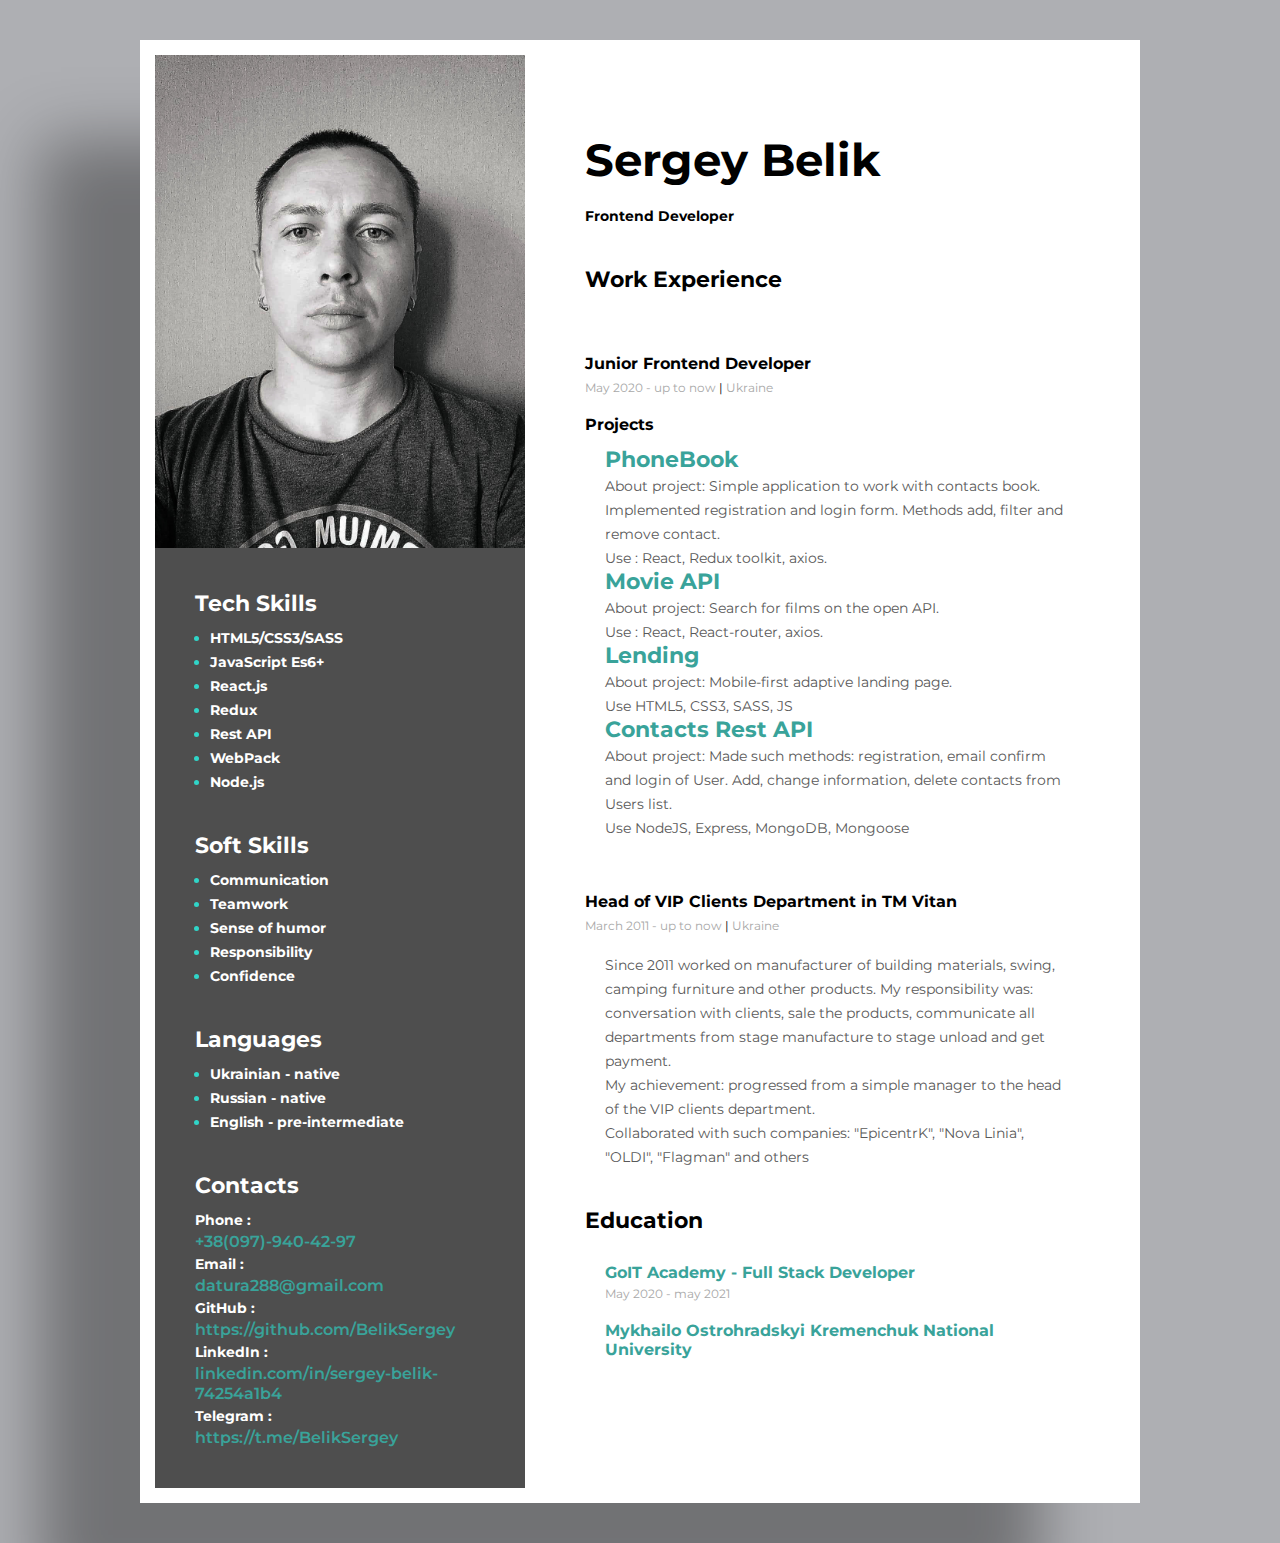
==== index.html @ 771f4c2d "finished CV" ====
<!DOCTYPE html>
<html lang="en">

<head>
    <meta charset="UTF-8" />
    <meta name="viewport" content="width=device-width, initial-scale=1.0" />
    <title>Resume Belik Sergey</title>
    <link rel="stylesheet" href="./css/styles.css" />
    <link href="https://fonts.googleapis.com/css2?family=Montserrat:wght@400;700&display=swap" rel="stylesheet" />
</head>

<body>
    <!--main container-->
    <div class="main-paper">
        <aside class="aside-main-conteiner">
            <div>
                <img class="my-photo" src="./img/photo-CV2.jpg" alt="my photo" />
                <!--About me-->
                <!-- <div class="aside-wrapper">
            <h3 class="Contacts-title">About me</h3>
            <div>
             <p>Lorem ipsum dolor sit amet consectetur, adipisicing elit. Rerum, doloribus dicta? Magnam, maxime excepturi reiciendis repellendus ut esse repudiandae at necessitatibus delectus. Sequi sunt officiis ipsa, perferendis facilis suscipit labore ullam est corrupti eligendi, porro iste eveniet esse eius quidem!</p>
            </div>
          </div> -->
                <!--Tech Skills-->

                <div class="aside-wrapper">
                    <h3 class="wrapper-main-title">Tech Skills</h3>
                    <ul>
                        <li class="t-h-title">
                            <span class="t-h-title-txt">HTML5/CSS3/SASS</span>
                        </li>
                        <li class="t-h-title">
                            <span class="t-h-title-txt">JavaScript Es6+</span>
                        </li>
                        <li class="t-h-title">
                            <span class="t-h-title-txt">React.js</span>
                        </li>
                        <li class="t-h-title">
                            <span class="t-h-title-txt">Redux</span>
                        </li>
                        <li class="t-h-title">
                            <span class="t-h-title-txt">Rest API</span>
                        </li>

                        <li class="t-h-title">
                            <span class="t-h-title-txt">WebPack</span>
                        </li>
                        <li class="t-h-title">
                            <span class="t-h-title-txt">Node.js</span>
                        </li>
                        
                    </ul>
                </div>
                <!-- Soft Skills -->
                <div class="aside-wrapper">
                    <h3 class="wrapper-main-title">Soft Skills</h3>
                    <ul>
                        <li class="t-h-title">
                            <span class="t-h-title-txt">Communication</span>
                        </li>
                        <li class="t-h-title">
                            <span class="t-h-title-txt">Teamwork</span>
                        </li>
                        <li class="t-h-title">
                            <span class="t-h-title-txt">Sense of humor</span>
                        </li>
                        <li class="t-h-title">
                            <span class="t-h-title-txt">Responsibility</span>
                        </li>
                        <li class="t-h-title">
                            <span class="t-h-title-txt">Confidence</span>
                        </li>
                
                    </ul>
                </div>
                <!-- languages -->

                <div class="aside-wrapper">
                    <h3 class="wrapper-main-title">Languages</h3>
                    <ul>

                        <li class="t-h-title">
                            <span class="t-h-title-txt">Ukrainian - native</span>
                        </li>
                        <li class="t-h-title">
                            <span class="t-h-title-txt">Russian - native</span>
                        </li>
                        <li class="t-h-title">
                            <span class="t-h-title-txt">English - pre-intermediate</span>
                        </li>
                    </ul>
                </div>
                <!--contacts-->
                <div class="aside-wrapper">
                    <h3 class="wrapper-main-title">Contacts</h3>
                    <div>
                        <span class="cont-title">Phone :</span>
                        <span class="my-contacts"> +38(097)-940-42-97 </span>
                    </div>
                    <div>
                        <span class="cont-title"> Email :</span>
                        <span class="my-contacts"> datura288@gmail.com </span>
                    </div>
                    <div>
                        <span class="cont-title"> GitHub :</span>
                        <a class="my-contacts" href="https://github.com/BelikSergey" target="_blank">https://github.com/BelikSergey</a>
                    </div>
                    <div>
                        <span class="cont-title">LinkedIn :</span>
                        <a class="my-contacts" target="_blank"
                            href="linkedin.com/in/sergey-belik-74254a1b4">linkedin.com/in/sergey-belik-74254a1b4</a>
                    </div>
                    <div>
                        <span class="cont-title">Telegram :</span>
                        <a class="my-contacts" target="_blank" href="https://t.me/BelikSergey">https://t.me/BelikSergey</a>
                    </div>
                
                </div>

            </div>
        </aside>

        <!--about me-->
        <div class="about-me-conteiner">
            <!--about me main info-->
            <div>
                <h1 class="my-name">Sergey Belik</h1>
                <h2 class="my-info-1st-title">Frontend Developer</h2>
                <!-- <p class="info-bottom-my-name">
            Lorem ipsum dolor sit amet, consectetur adipiscing elit, sed do
            eiusmod tempor incididunt ut labore et dolore magna aliqua. Quis
            ipsum suspendisse ultrices gravida. Risus commodo viverra maecenas
            accumsan lacus vel facilisis.
          </p> -->
            </div>


            <!-- work expirience-->
            <div>
                <h3 class="about-me-title">Work Experience</h3>
                <!--1st place-->
                <div class="main-content-wrapper">
                    <h4 class="f-place-prof-title">
                        Junior Frontend Developer
                        <!-- <span class="place-prof-title-orange">Freelance</span> -->
                    </h4>
                    <span class="Prof-title-time">May 2020 - up to now <span class="drun">|</span> Ukraine
                    </span>
                    <!-- <p class="expirience-text">Lorem ipsum dolor sit amet consectetur adipisicing elit. Animi iste dolor
                        sunt ab nulla eveniet sint dolorum eligendi saepe, tempore provident velit quia aliquam maxime
                        officia maiores vitae quas vel molestiae quis porro cum amet fugiat consequuntur. Pariatur magni
                        assumenda hic distinctio libero incidunt nemo veritatis ullam! Quam deleniti suscipit debitis
                        excepturi? Veniam quis aliquid enim sit nesciunt iure rem!</p> -->
                    <h4>Projects</h4>
                    <ul class="work-txt">
                        <li>
                            <a target="_blank" href="https://github.com/BelikSergey/goit-react-hw-08-phonebook">PhoneBook</a>
                            <p>
                                About project: Simple application to work with contacts book. Implemented registration and login form.
                                Methods add, filter and remove contact.
                            </p>
                            <p>
                                Use : React, Redux toolkit, axios.
                            </p>
                        </li>

                        <li>
                            <a target="_blank" href="https://github.com/BelikSergey/goit-react-hw-04-movies">Movie API</a>
                            <p>
                            About project: Search for films on the open API.
                            </p>
                           <p>
                            Use : React, React-router, axios.
                           </p>
                            
                        </li>

                        <!-- <li>
                            <a href="">Marketplace</a>
                            <p>
                                Team project in Vanilla JS. My responsibility was to open the ad in a modal window. Its displays the additional
                                information, which I took from the query to the database.
                            </p>
                            <p>
                                Use; WebPack, HTML, CSS, Vanila JS, axios.
                            </p>
                            
                        </li>
                        <li>
                            <a href="">Lending BarberShop</a>

                            <p>
                                Team project. My responsibility was to create the markup and header styles. 
                            </p> 
                            <p>Use HTML, CSS, Figma</p>
                        </li> -->
                        <li>
                            <a target="_blank" href="https://github.com/BelikSergey/goit-markup-hw-08">Lending</a>
                            <p>
                            About project: Mobile-first adaptive landing page.
                            </p>
                            <p>Use HTML5, CSS3, SASS, JS</p>
                        </li>
                        <li>
                            <a target="_blank" href="https://github.com/BelikSergey/Belik-Sergey-nodejs-homework">Contacts Rest API</a>
                            <p>
                            About project: Made such methods: registration, email confirm and login of User. Add, change information, delete contacts from Users list.
                            </p>
                            <p>Use NodeJS, Express, MongoDB, Mongoose</p>
                        </li>
                    </ul>
                </div>
                <!-- 2nd place -->
                <div class="main-content-wrapper">
                    <h4 class="f-place-prof-title">
                        Head of VIP Clients Department in TM Vitan
                        <!-- <span class="place-prof-title-orange">Freelance</span> -->
                    </h4>
                    <span class="Prof-title-time">March 2011 - up to now <span class="drun">|</span> Ukraine
                    </span>
                    <p class="expirience-text">
                        Since 2011 worked on manufacturer of building materials, swing, camping furniture and other products.
                        My responsibility was: conversation with clients, sale the products, communicate all departments from stage manufacture to stage unload and get payment. </p>
                    <p class="expirience-text">
                        My achievement: progressed from a simple manager to the head of the VIP clients department.
                    </p>
                    <p class="expirience-text">
                        Collaborated with such companies: "EpicentrK", "Nova Linia", "OLDI", "Flagman" and others
                    </p>
                </div>


                <!--Education-->

                <div class="main-content-wrapper">
                    <h3 class="about-me-title">Education</h3>
                    <div class="education-container">
                        <h4 class="place-prof-title">
                         GoIT Academy - Full Stack Developer
                        </h4>
                        <span class="Prof-title-time">May 2020 - may 2021</span>
                        <h4 class="place-prof-title">
                            Mykhailo Ostrohradskyi Kremenchuk National University
                        </h4>
                    </div>
                </div>
                <!--Interests-->
                <!-- <div>
            <h3 class="about-me-title">Interests</h3>
            <ul>
              <li>running</li>
              <li>reading</li>
              <li>cycling</li>
            </ul>
           
          </div> -->
            </div>
        </div>
    </div>
</body>

</html>
---- css/styles.css ----
* {
	padding: 0;
	margin: 0;
	box-sizing: border-box;
}
a {
	color: #39a39a;
	text-decoration: none;
	font-size: 22px;
	font-weight: 700;
	line-height: 24px;
	/* font-size: medium; */
}
body {
	background-color: #aeafb3;
	padding: 40px;
	font-family: Montserrat;
	/* color: #fff;   */
}
.main-paper {
	/* background-color: #ebebece3; */
	background-color: #fff;
	display: flex;
	max-width: 1000px;
	padding: 15px;
	margin: 0 auto;
	box-shadow: -100px 100px 60px rgba(0, 0, 0, 0.35);
}

.aside-main-conteiner {
	background-color: #4e4e4e;
	min-width: 370px;
	/*height: 1320px;*/
	/* padding-top: 40px; */
	padding-bottom: 40px;
	color: #fff;
}
.my-photo {
	width: 370px;
}
.aside-wrapper {
	padding-left: 40px;
	padding-right: 40px;
	padding-top: 40px;
}
.main-content-wrapper {
	padding-top: 20px;
	padding-bottom: 20px;
}

.about-me-conteiner {
	padding-left: 60px;
	padding-right: 60px;
	padding-bottom: 60px;
	padding-top: 60px;
}
.contacts-conteiner {
	margin-top: 60px;
	margin-left: 40px;
	margin-right: 40px;
}
.wrapper-main-title {
	color: #ffffff;
	font-size: 22px;
	font-weight: 700;
	line-height: 24px;
	margin-bottom: 10px;
}
.my-contacts {
	color: #39a39a;
	text-decoration: none;
	font-size: 16px;
	font-weight: 600;
	line-height: 20px;
}
.Contacts-link {
	color: #535b67;
	font-size: 14px;
	font-weight: 400;
	line-height: 24px;
}
.cont-title {
	display: block;
	color: #ffffff;
	font-size: 14px;
	font-weight: 700;
	line-height: 24px;
	margin-right: 10px;
}
/*.tech-skills-title {
  color: #ffffff;
  font-size: 22px;
  font-weight: 700;
  line-height: 24px;
  margin-bottom: 20px;
}
*/
.t-h-conteiner {
	margin-right: 40px;
	margin-top: 55px;
	margin-left: 40px;
}
.t-h-title {
	color: #30d5c8;

	font-size: 14px;
	font-weight: 400;
	line-height: 24px;
	margin-left: 15px;
}
.t-h-title-txt {
	color: #fff;
	/* color: #a5a9af; */
	font-size: 14px;
	font-weight: 700;
	line-height: 24px;
	/*margin-left: 0;*/
}
.soft-skils-conteiner {
	margin-right: 40px;
	margin-top: 55px;
	margin-left: 40px;
}

.my-info-1st-title {
	color: #000000;
	font-size: 14px;
	font-weight: 700;
	line-height: 24px;
	margin-bottom: 40px;
}
.my-name {
	color: #000000;
	font-size: 45px;
	font-weight: 700;
	line-height: 89px;
	/* margin-bottom: 25px; */
}
.info-bottom-my-name {
	color: #5e5e5e;
	font-family: Montserrat;
	font-size: 14px;
	font-weight: 400;
	line-height: 24px;
	margin-bottom: 64px;
}
.about-me-title {
	/* color: #000000; */
	font-size: 22px;
	font-weight: 700;
	line-height: 24px;
	margin-bottom: 30px;
}
.project-links {
	color: #595959;
	font-size: 14px;
	font-weight: 400;
	line-height: 24px;
}
.dotted {
	color: #595959;
	font-size: 10px;
	font-weight: 100;
}
.project-links-conteiner {
	margin-left: 17px;
	margin-bottom: 55px;
}
/*.w-e-title {
  color: #000000;
margin-bottom: 15px;
font-size: 22px;
font-weight: 700;
line-height: 24px;
}*/

.f-place-prof-title {
	color: #000000;
	font-size: 16px;
	font-weight: 700;
	line-height: 24px;
	margin-top: 10px;
	/* margin-bottom: 15px; */
}
.place-prof-title {
	color: #39a39a;
	/* margin-left: 20px; */
	/* margin-bottom: 20px; */
}
.Prof-title-time {
	display: inline-block;
	/* color: #a5a9af; */
	color: #a8a8a8;
	font-size: 12px;
	font-weight: 400;
	line-height: 24px;
	margin-bottom: 15px;
}
.education-container {
	padding-left: 20px;
}
.drun {
	color: #000000;
}
.work-txt {
	list-style: none;
	color: #595959;
	font-size: 14px;
	font-weight: 400;
	line-height: 24px;
	margin-top: 14px;
	/* margin-bottom: 45px; */
	padding-left: 20px;
}
.manager {
	color: #000000;
	margin-top: 15px;
	margin-bottom: 15px;
	font-size: 14px;
	font-weight: 700;
	line-height: 24px;
}
.expirience-text {
	padding-left: 20px;
	color: #595959;
	font-size: 14px;
	font-weight: 400;
	line-height: 24px;
}
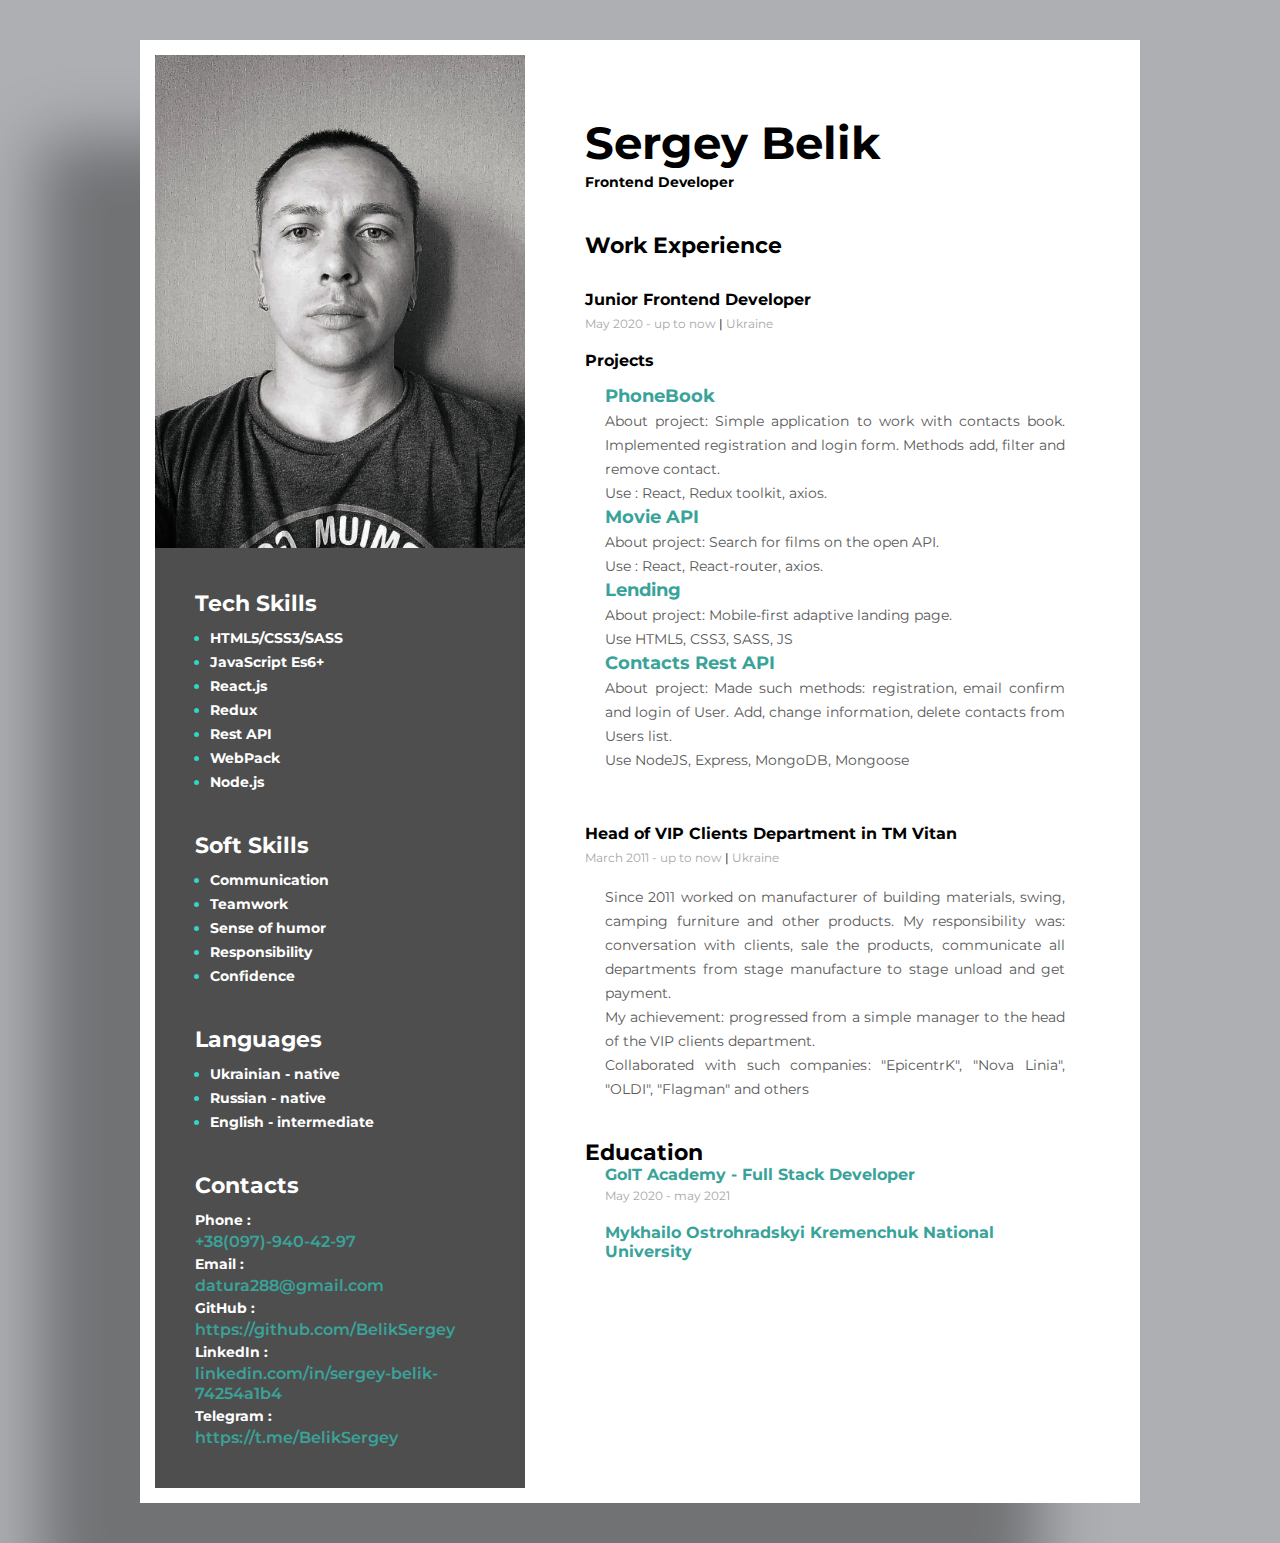
==== commit d5ef5664: "fix english level" ====
--- a/index.html
+++ b/index.html
@@ -87,7 +87,7 @@
                             <span class="t-h-title-txt">Russian - native</span>
                         </li>
                         <li class="t-h-title">
-                            <span class="t-h-title-txt">English - pre-intermediate</span>
+                            <span class="t-h-title-txt">English - intermediate</span>
                         </li>
                     </ul>
                 </div>
--- a/css/styles.css
+++ b/css/styles.css
@@ -6,10 +6,13 @@
 a {
 	color: #39a39a;
 	text-decoration: none;
-	font-size: 22px;
+	font-size: 18px;
 	font-weight: 700;
 	line-height: 24px;
 	/* font-size: medium; */
+}
+p {
+	text-align: justify;
 }
 body {
 	background-color: #aeafb3;
@@ -133,7 +136,7 @@
 	color: #000000;
 	font-size: 45px;
 	font-weight: 700;
-	line-height: 89px;
+	/* line-height: 89px; */
 	/* margin-bottom: 25px; */
 }
 .info-bottom-my-name {
@@ -149,7 +152,7 @@
 	font-size: 22px;
 	font-weight: 700;
 	line-height: 24px;
-	margin-bottom: 30px;
+	/* margin-bottom: 30px; */
 }
 .project-links {
 	color: #595959;
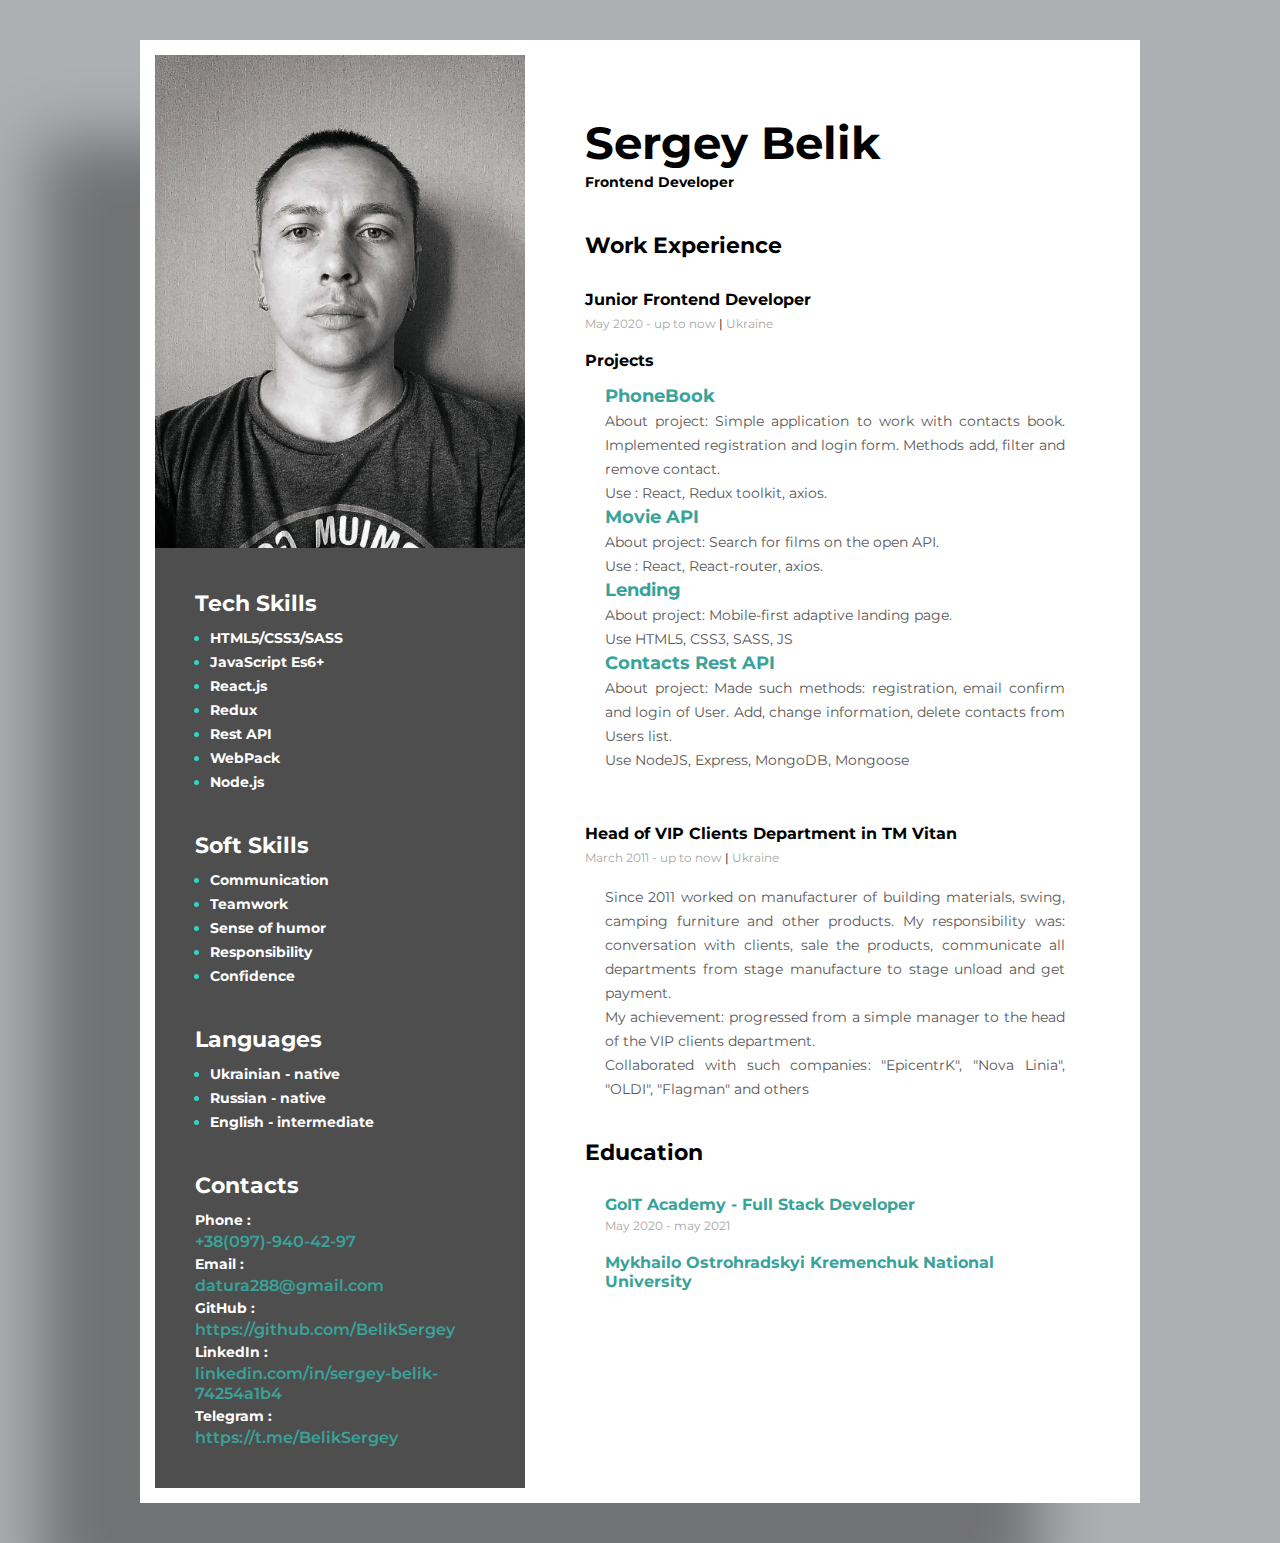
==== commit a37dfd37: "fix css styles" ====
--- a/index.html
+++ b/index.html
@@ -15,13 +15,6 @@
         <aside class="aside-main-conteiner">
             <div>
                 <img class="my-photo" src="./img/photo-CV2.jpg" alt="my photo" />
-                <!--About me-->
-                <!-- <div class="aside-wrapper">
-            <h3 class="Contacts-title">About me</h3>
-            <div>
-             <p>Lorem ipsum dolor sit amet consectetur, adipisicing elit. Rerum, doloribus dicta? Magnam, maxime excepturi reiciendis repellendus ut esse repudiandae at necessitatibus delectus. Sequi sunt officiis ipsa, perferendis facilis suscipit labore ullam est corrupti eligendi, porro iste eveniet esse eius quidem!</p>
-            </div>
-          </div> -->
                 <!--Tech Skills-->
 
                 <div class="aside-wrapper">
@@ -127,31 +120,19 @@
             <div>
                 <h1 class="my-name">Sergey Belik</h1>
                 <h2 class="my-info-1st-title">Frontend Developer</h2>
-                <!-- <p class="info-bottom-my-name">
-            Lorem ipsum dolor sit amet, consectetur adipiscing elit, sed do
-            eiusmod tempor incididunt ut labore et dolore magna aliqua. Quis
-            ipsum suspendisse ultrices gravida. Risus commodo viverra maecenas
-            accumsan lacus vel facilisis.
-          </p> -->
             </div>
 
 
             <!-- work expirience-->
             <div>
-                <h3 class="about-me-title">Work Experience</h3>
+                <h3 class="expirience-title">Work Experience</h3>
                 <!--1st place-->
                 <div class="main-content-wrapper">
-                    <h4 class="f-place-prof-title">
+                    <h4 class="place-prof-title">
                         Junior Frontend Developer
-                        <!-- <span class="place-prof-title-orange">Freelance</span> -->
                     </h4>
                     <span class="Prof-title-time">May 2020 - up to now <span class="drun">|</span> Ukraine
                     </span>
-                    <!-- <p class="expirience-text">Lorem ipsum dolor sit amet consectetur adipisicing elit. Animi iste dolor
-                        sunt ab nulla eveniet sint dolorum eligendi saepe, tempore provident velit quia aliquam maxime
-                        officia maiores vitae quas vel molestiae quis porro cum amet fugiat consequuntur. Pariatur magni
-                        assumenda hic distinctio libero incidunt nemo veritatis ullam! Quam deleniti suscipit debitis
-                        excepturi? Veniam quis aliquid enim sit nesciunt iure rem!</p> -->
                     <h4>Projects</h4>
                     <ul class="work-txt">
                         <li>
@@ -175,26 +156,6 @@
                            </p>
                             
                         </li>
-
-                        <!-- <li>
-                            <a href="">Marketplace</a>
-                            <p>
-                                Team project in Vanilla JS. My responsibility was to open the ad in a modal window. Its displays the additional
-                                information, which I took from the query to the database.
-                            </p>
-                            <p>
-                                Use; WebPack, HTML, CSS, Vanila JS, axios.
-                            </p>
-                            
-                        </li>
-                        <li>
-                            <a href="">Lending BarberShop</a>
-
-                            <p>
-                                Team project. My responsibility was to create the markup and header styles. 
-                            </p> 
-                            <p>Use HTML, CSS, Figma</p>
-                        </li> -->
                         <li>
                             <a target="_blank" href="https://github.com/BelikSergey/goit-markup-hw-08">Lending</a>
                             <p>
@@ -213,9 +174,8 @@
                 </div>
                 <!-- 2nd place -->
                 <div class="main-content-wrapper">
-                    <h4 class="f-place-prof-title">
+                    <h4 class="place-prof-title">
                         Head of VIP Clients Department in TM Vitan
-                        <!-- <span class="place-prof-title-orange">Freelance</span> -->
                     </h4>
                     <span class="Prof-title-time">March 2011 - up to now <span class="drun">|</span> Ukraine
                     </span>
@@ -234,27 +194,18 @@
                 <!--Education-->
 
                 <div class="main-content-wrapper">
-                    <h3 class="about-me-title">Education</h3>
+                    <h3 class="expirience-title">Education</h3>
                     <div class="education-container">
-                        <h4 class="place-prof-title">
+                        <h4 class="education-prof-title">
                          GoIT Academy - Full Stack Developer
                         </h4>
                         <span class="Prof-title-time">May 2020 - may 2021</span>
-                        <h4 class="place-prof-title">
+                        <h4 class="education-prof-title">
                             Mykhailo Ostrohradskyi Kremenchuk National University
                         </h4>
                     </div>
                 </div>
-                <!--Interests-->
-                <!-- <div>
-            <h3 class="about-me-title">Interests</h3>
-            <ul>
-              <li>running</li>
-              <li>reading</li>
-              <li>cycling</li>
-            </ul>
-           
-          </div> -->
+               
             </div>
         </div>
     </div>
--- a/css/styles.css
+++ b/css/styles.css
@@ -57,11 +57,11 @@
 	padding-bottom: 60px;
 	padding-top: 60px;
 }
-.contacts-conteiner {
+/* .contacts-conteiner {
 	margin-top: 60px;
 	margin-left: 40px;
 	margin-right: 40px;
-}
+} */
 .wrapper-main-title {
 	color: #ffffff;
 	font-size: 22px;
@@ -76,12 +76,12 @@
 	font-weight: 600;
 	line-height: 20px;
 }
-.Contacts-link {
+/* .Contacts-link {
 	color: #535b67;
 	font-size: 14px;
 	font-weight: 400;
 	line-height: 24px;
-}
+} */
 .cont-title {
 	display: block;
 	color: #ffffff;
@@ -98,11 +98,11 @@
   margin-bottom: 20px;
 }
 */
-.t-h-conteiner {
+/* .t-h-conteiner {
 	margin-right: 40px;
 	margin-top: 55px;
 	margin-left: 40px;
-}
+} */
 .t-h-title {
 	color: #30d5c8;
 
@@ -119,11 +119,11 @@
 	line-height: 24px;
 	/*margin-left: 0;*/
 }
-.soft-skils-conteiner {
+/* .soft-skils-conteiner {
 	margin-right: 40px;
 	margin-top: 55px;
 	margin-left: 40px;
-}
+} */
 
 .my-info-1st-title {
 	color: #000000;
@@ -139,36 +139,36 @@
 	/* line-height: 89px; */
 	/* margin-bottom: 25px; */
 }
-.info-bottom-my-name {
+/* .info-bottom-my-name {
 	color: #5e5e5e;
 	font-family: Montserrat;
 	font-size: 14px;
 	font-weight: 400;
 	line-height: 24px;
 	margin-bottom: 64px;
-}
-.about-me-title {
+} */
+.expirience-title {
 	/* color: #000000; */
 	font-size: 22px;
 	font-weight: 700;
 	line-height: 24px;
 	/* margin-bottom: 30px; */
 }
-.project-links {
-	color: #595959;
-	font-size: 14px;
-	font-weight: 400;
-	line-height: 24px;
-}
-.dotted {
+/* .project-links {
+	color: #595959;
+	font-size: 14px;
+	font-weight: 400;
+	line-height: 24px;
+} */
+/* .dotted {
 	color: #595959;
 	font-size: 10px;
 	font-weight: 100;
-}
-.project-links-conteiner {
+} */
+/* .project-links-conteiner {
 	margin-left: 17px;
 	margin-bottom: 55px;
-}
+} */
 /*.w-e-title {
   color: #000000;
 margin-bottom: 15px;
@@ -177,7 +177,7 @@
 line-height: 24px;
 }*/
 
-.f-place-prof-title {
+.place-prof-title {
 	color: #000000;
 	font-size: 16px;
 	font-weight: 700;
@@ -185,7 +185,8 @@
 	margin-top: 10px;
 	/* margin-bottom: 15px; */
 }
-.place-prof-title {
+
+.education-prof-title {
 	color: #39a39a;
 	/* margin-left: 20px; */
 	/* margin-bottom: 20px; */
@@ -201,11 +202,12 @@
 }
 .education-container {
 	padding-left: 20px;
+	padding-top: 30px;
 }
 .drun {
 	color: #000000;
 }
-.work-txt {
+ .work-txt {
 	list-style: none;
 	color: #595959;
 	font-size: 14px;
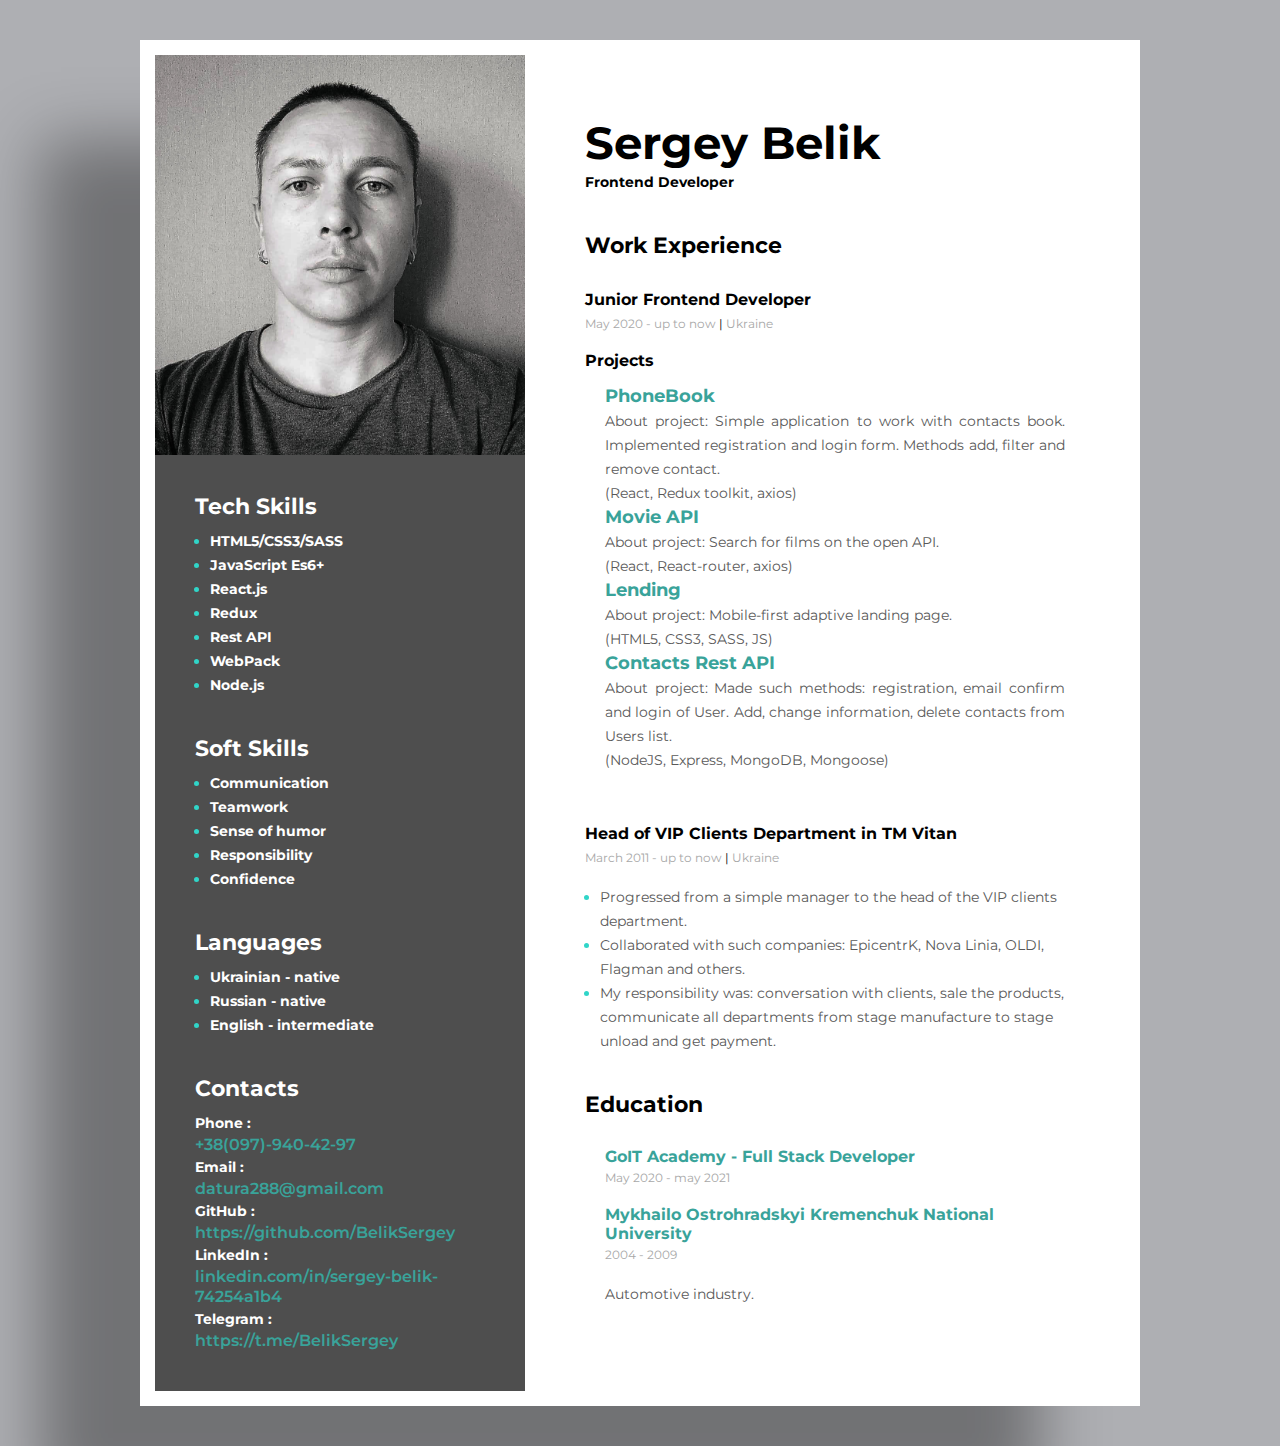
==== commit a6f9fd2e: "fix css styles" ====
--- a/index.html
+++ b/index.html
@@ -137,38 +137,38 @@
                     <ul class="work-txt">
                         <li>
                             <a target="_blank" href="https://github.com/BelikSergey/goit-react-hw-08-phonebook">PhoneBook</a>
-                            <p>
+                            <p class="expirience-text">
                                 About project: Simple application to work with contacts book. Implemented registration and login form.
                                 Methods add, filter and remove contact.
                             </p>
                             <p>
-                                Use : React, Redux toolkit, axios.
+                                (React, Redux toolkit, axios)
                             </p>
                         </li>
 
                         <li>
                             <a target="_blank" href="https://github.com/BelikSergey/goit-react-hw-04-movies">Movie API</a>
-                            <p>
+                            <p class="expirience-text">
                             About project: Search for films on the open API.
                             </p>
                            <p>
-                            Use : React, React-router, axios.
+                            (React, React-router, axios)
                            </p>
                             
                         </li>
                         <li>
                             <a target="_blank" href="https://github.com/BelikSergey/goit-markup-hw-08">Lending</a>
-                            <p>
+                            <p class="expirience-text">
                             About project: Mobile-first adaptive landing page.
                             </p>
-                            <p>Use HTML5, CSS3, SASS, JS</p>
+                            <p>(HTML5, CSS3, SASS, JS)</p>
                         </li>
                         <li>
                             <a target="_blank" href="https://github.com/BelikSergey/Belik-Sergey-nodejs-homework">Contacts Rest API</a>
-                            <p>
+                            <p class="expirience-text">
                             About project: Made such methods: registration, email confirm and login of User. Add, change information, delete contacts from Users list.
                             </p>
-                            <p>Use NodeJS, Express, MongoDB, Mongoose</p>
+                            <p>(NodeJS, Express, MongoDB, Mongoose)</p>
                         </li>
                     </ul>
                 </div>
@@ -179,15 +179,27 @@
                     </h4>
                     <span class="Prof-title-time">March 2011 - up to now <span class="drun">|</span> Ukraine
                     </span>
-                    <p class="expirience-text">
-                        Since 2011 worked on manufacturer of building materials, swing, camping furniture and other products.
-                        My responsibility was: conversation with clients, sale the products, communicate all departments from stage manufacture to stage unload and get payment. </p>
-                    <p class="expirience-text">
-                        My achievement: progressed from a simple manager to the head of the VIP clients department.
-                    </p>
-                    <p class="expirience-text">
-                        Collaborated with such companies: "EpicentrK", "Nova Linia", "OLDI", "Flagman" and others
-                    </p>
+                    <ul class="expirience-text">
+                        <li class="t-h-title">
+                            <span class="expirience-text">
+                            Progressed from a simple manager to the head of the VIP clients department.
+                            </span>
+                            
+                        </li>
+                        <li class="t-h-title">
+                            <span class="expirience-text">
+                            Collaborated with such companies: EpicentrK, Nova Linia, OLDI, Flagman and others.
+
+                            </span>
+                        </li>
+                        <li class="t-h-title">
+                        <span class="expirience-text">
+                            My responsibility was: conversation with clients, sale the products, communicate all departments from stage manufacture
+                            to stage unload and get payment.
+                        </span>
+                        </li>
+                    </ul>
+                   
                 </div>
 
 
@@ -203,6 +215,8 @@
                         <h4 class="education-prof-title">
                             Mykhailo Ostrohradskyi Kremenchuk National University
                         </h4>
+                        <span class="Prof-title-time">2004 - 2009</span>
+                        <p class="expirience-text">Automotive industry.</p>
                     </div>
                 </div>
                
--- a/css/styles.css
+++ b/css/styles.css
@@ -39,7 +39,11 @@
 	color: #fff;
 }
 .my-photo {
-	width: 370px;
+	display: block;
+	width: 100%;
+	height: 400px;
+	object-fit: cover;
+
 }
 .aside-wrapper {
 	padding-left: 40px;
@@ -226,9 +230,8 @@
 	line-height: 24px;
 }
 .expirience-text {
-	padding-left: 20px;
-	color: #595959;
-	font-size: 14px;
-	font-weight: 400;
-	line-height: 24px;
-}
+	color: #595959;
+	font-size: 14px;
+	font-weight: 400;
+	line-height: 24px;
+}
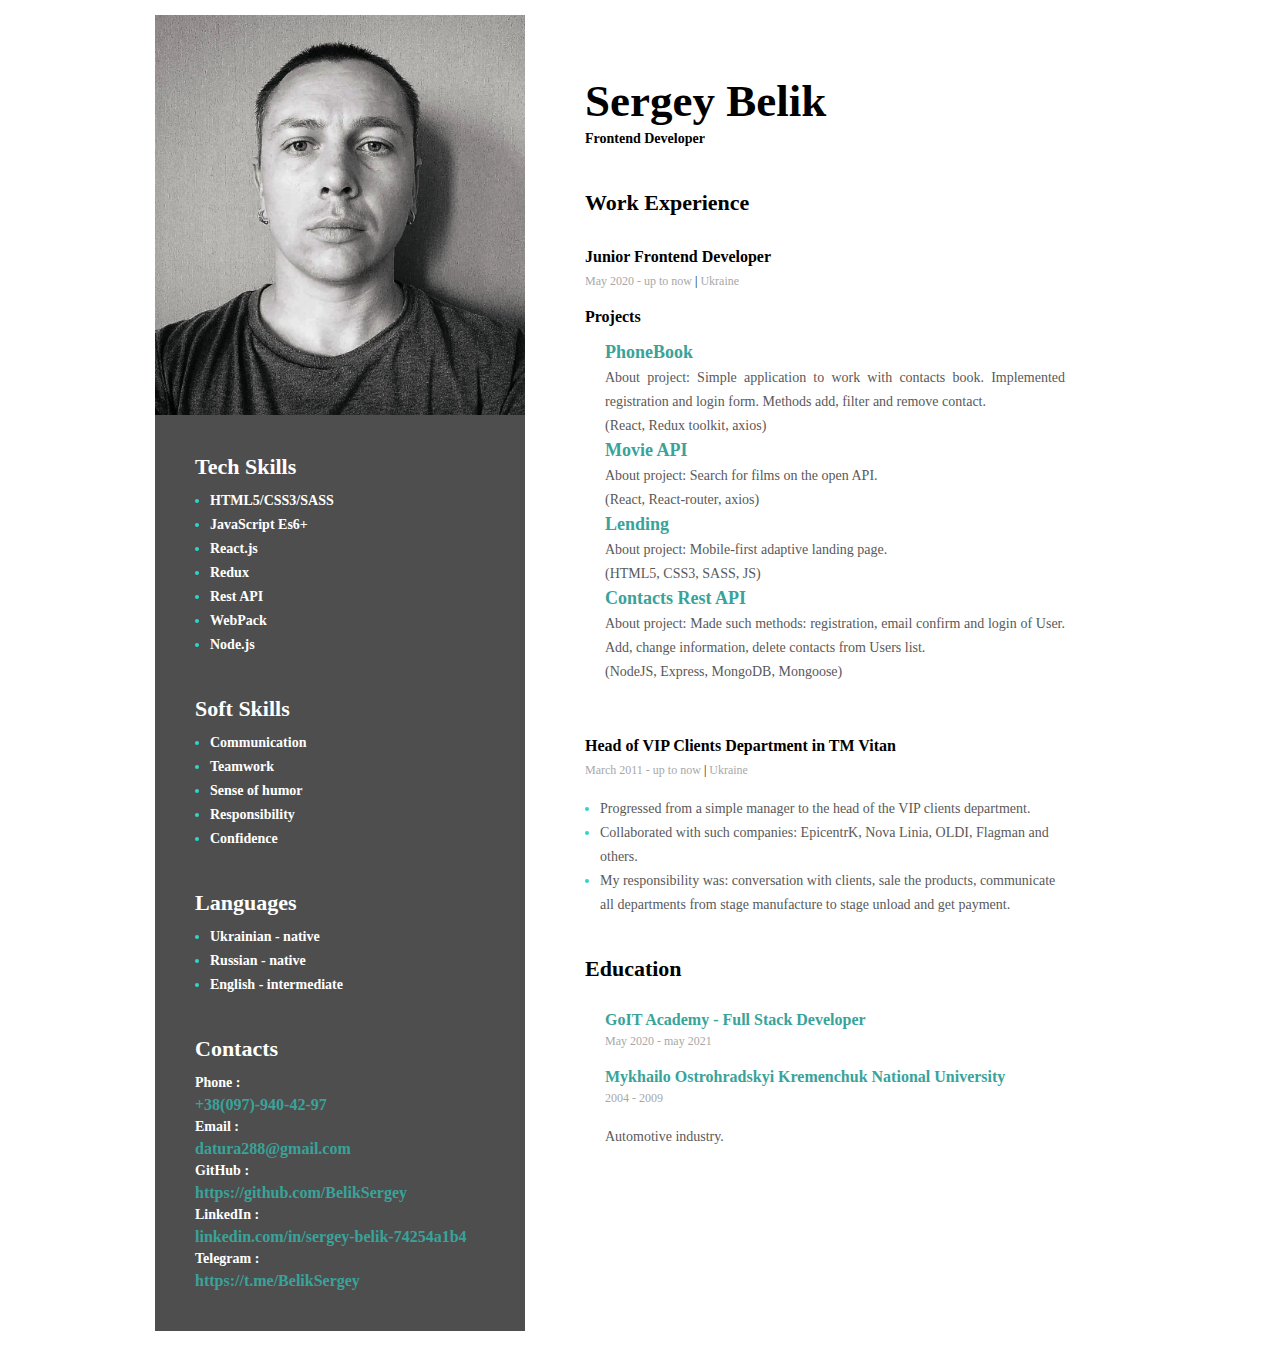
==== commit a1a633b2: "fix css styles" ====
--- a/index.html
+++ b/index.html
@@ -121,7 +121,6 @@
                 <h1 class="my-name">Sergey Belik</h1>
                 <h2 class="my-info-1st-title">Frontend Developer</h2>
             </div>
-
 
             <!-- work expirience-->
             <div>
--- a/css/styles.css
+++ b/css/styles.css
@@ -14,12 +14,11 @@
 p {
 	text-align: justify;
 }
-body {
+/* body {
 	background-color: #aeafb3;
 	padding: 40px;
 	font-family: Montserrat;
-	/* color: #fff;   */
-}
+} */
 .main-paper {
 	/* background-color: #ebebece3; */
 	background-color: #fff;
@@ -27,7 +26,7 @@
 	max-width: 1000px;
 	padding: 15px;
 	margin: 0 auto;
-	box-shadow: -100px 100px 60px rgba(0, 0, 0, 0.35);
+	/* box-shadow: -100px 100px 60px rgba(0, 0, 0, 0.35); */
 }
 
 .aside-main-conteiner {
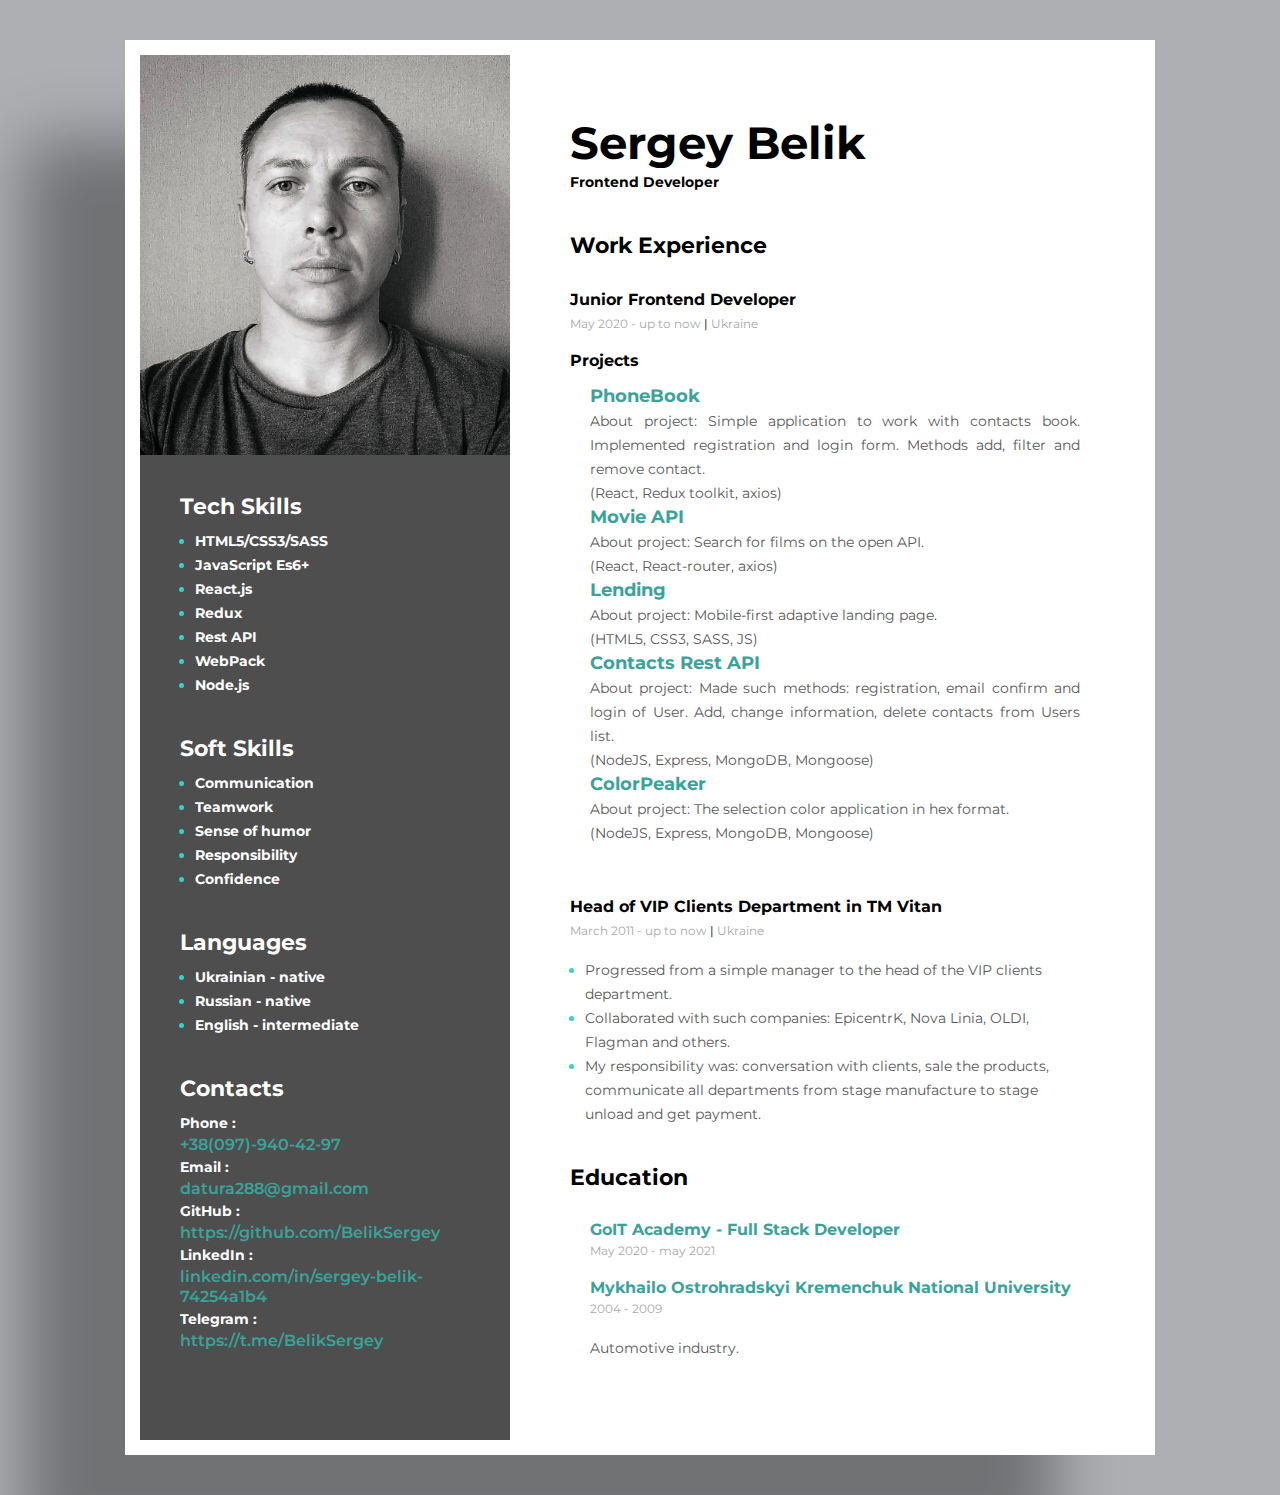
==== commit f834a253: "add one more project" ====
--- a/index.html
+++ b/index.html
@@ -169,6 +169,14 @@
                             </p>
                             <p>(NodeJS, Express, MongoDB, Mongoose)</p>
                         </li>
+                        <li>
+                            <a target="_blank" href="https://github.com/BelikSergey/test">ColorPeaker</a>
+                            <p class="expirience-text">
+                                About project: The selection color application in hex format.
+                            </p>
+                            <p>(NodeJS, Express, MongoDB, Mongoose)</p>
+                        </li>
+                        </ul>
                     </ul>
                 </div>
                 <!-- 2nd place -->
--- a/css/styles.css
+++ b/css/styles.css
@@ -14,19 +14,19 @@
 p {
 	text-align: justify;
 }
-/* body {
+body {
 	background-color: #aeafb3;
 	padding: 40px;
 	font-family: Montserrat;
-} */
+}
 .main-paper {
 	/* background-color: #ebebece3; */
 	background-color: #fff;
 	display: flex;
-	max-width: 1000px;
+	max-width: 1030px;
 	padding: 15px;
 	margin: 0 auto;
-	/* box-shadow: -100px 100px 60px rgba(0, 0, 0, 0.35); */
+	box-shadow: -100px 100px 60px rgba(0, 0, 0, 0.35);
 }
 
 .aside-main-conteiner {
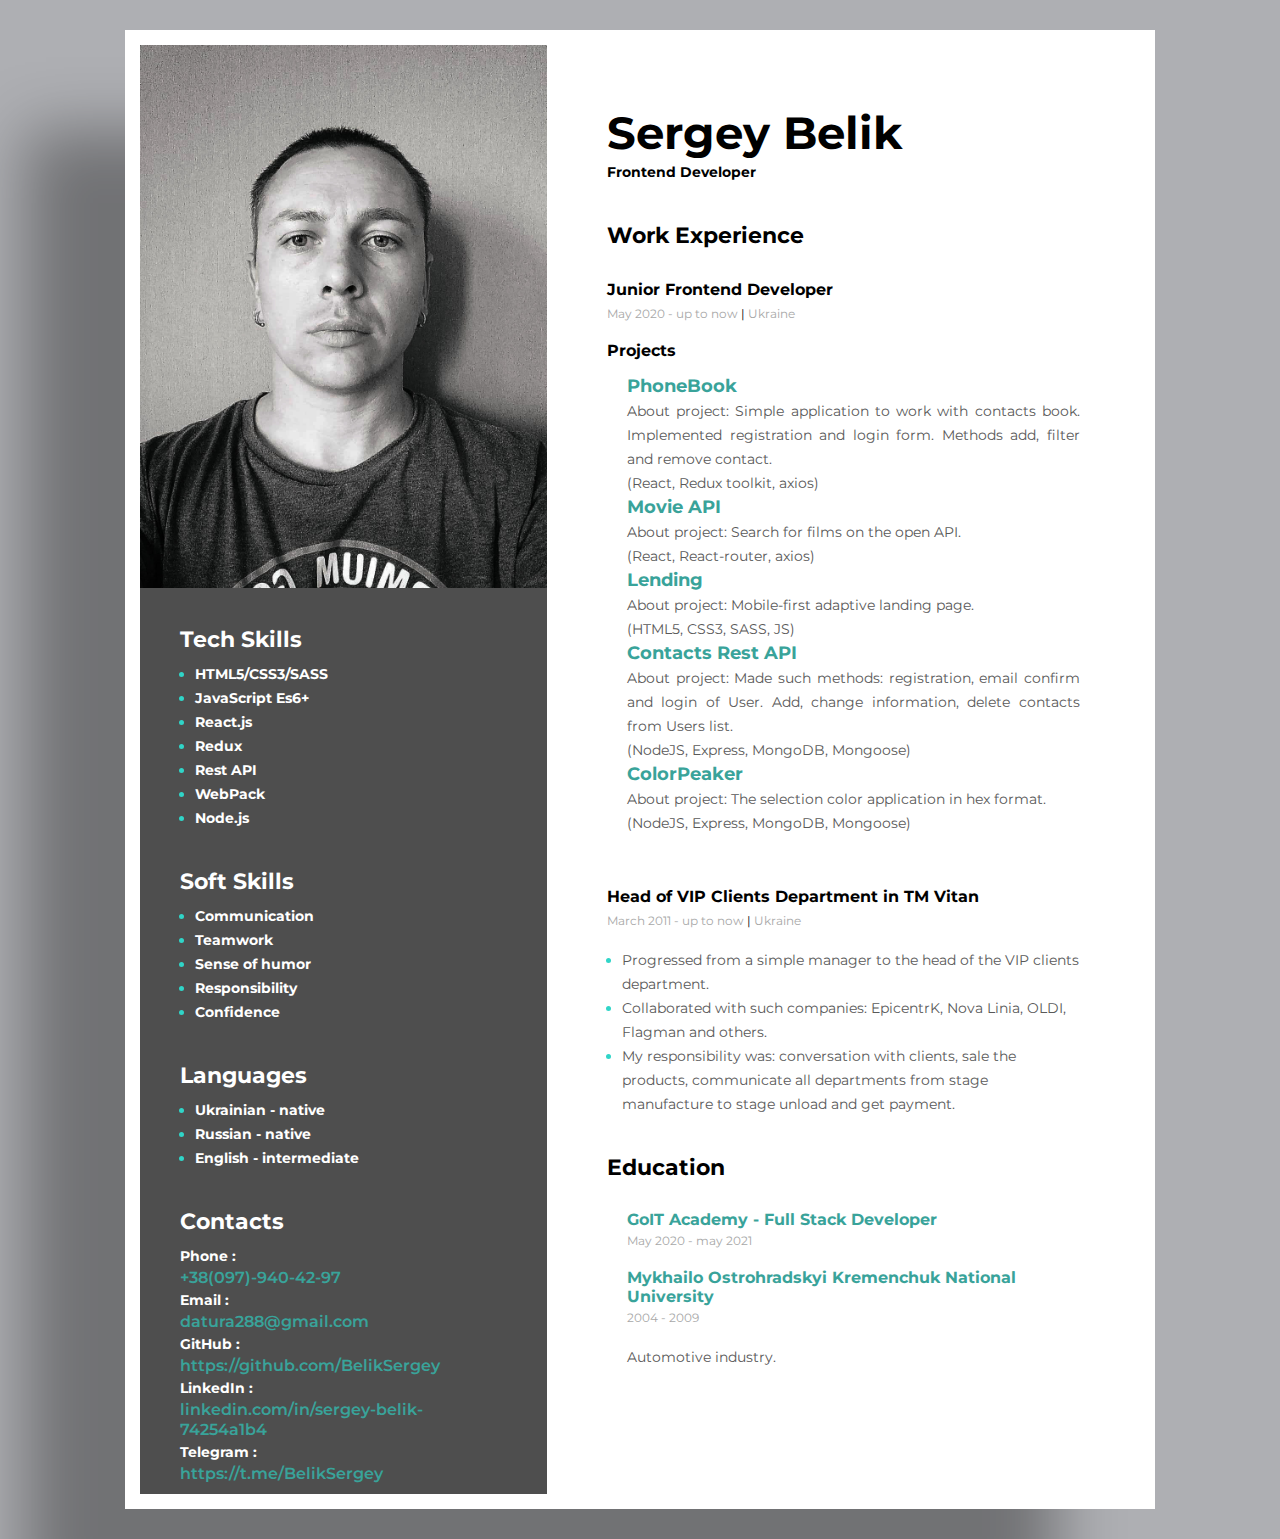
==== commit dfd679a0: "fix responsive desing" ====
--- a/index.html
+++ b/index.html
@@ -115,9 +115,9 @@
         </aside>
 
         <!--about me-->
-        <div class="about-me-conteiner">
+       <div class="about-me-conteiner">
             <!--about me main info-->
-            <div>
+            <div class="my-name-container">
                 <h1 class="my-name">Sergey Belik</h1>
                 <h2 class="my-info-1st-title">Frontend Developer</h2>
             </div>
@@ -140,7 +140,7 @@
                                 About project: Simple application to work with contacts book. Implemented registration and login form.
                                 Methods add, filter and remove contact.
                             </p>
-                            <p>
+                            <p class="expirience-text">
                                 (React, Redux toolkit, axios)
                             </p>
                         </li>
--- a/css/styles.css
+++ b/css/styles.css
@@ -9,62 +9,163 @@
 	font-size: 18px;
 	font-weight: 700;
 	line-height: 24px;
-	/* font-size: medium; */
+	
 }
 p {
 	text-align: justify;
 }
+ul {
+	margin: 0;
+	padding: 0;
+}
 body {
+	width: 100%;
 	background-color: #aeafb3;
-	padding: 40px;
+	padding-bottom: 30px; 
+    padding-top: 30px;
 	font-family: Montserrat;
 }
+
+@media screen and (max-width:768px) {
+	body {
+		padding-bottom: 0; 
+    	padding-top: 0;
+	}
+	
+	}
+
+
+
 .main-paper {
-	/* background-color: #ebebece3; */
+	position: relative;
+	max-width: 420px;
+	padding-top: 10px;
+	padding-left: 10px;
+	padding-right: 10px;
+	background-color: #fff;
+
+}
+
+@media screen and (min-width:421px) {
+	.main-paper {
+		/* width: 100%; */
 	background-color: #fff;
 	display: flex;
 	max-width: 1030px;
 	padding: 15px;
-	margin: 0 auto;
+	
 	box-shadow: -100px 100px 60px rgba(0, 0, 0, 0.35);
-}
+	}
+	
+	}
+	@media screen and (min-width:768px) {
+	.main-paper {
+	 margin-left: auto;
+	 margin-right: auto;
+	}
+	
+	}
+
+
 
 .aside-main-conteiner {
+	
 	background-color: #4e4e4e;
-	min-width: 370px;
-	/*height: 1320px;*/
-	/* padding-top: 40px; */
-	padding-bottom: 40px;
 	color: #fff;
-}
+	padding-bottom: 10px;
+}
+
+
+@media screen and (min-width:421px) {
+	.aside-main-conteiner {
+	/* min-width: 370px; */
+	
+	color: #fff;
+	}
+	
+	}
+
 .my-photo {
-	display: block;
-	width: 100%;
+	
+	width: 100%;
+	background-color: #fff;
+	margin-bottom: 100px;
 	height: 400px;
 	object-fit: cover;
-
-}
+	
+
+}
+@media screen and (min-width:421px) {
+	.my-photo  {
+	margin-bottom: 0;
+	display: block;
+	width: 100%;
+	height: auto;
+	object-fit: cover;
+	}
+	
+	}
+
+
 .aside-wrapper {
+	padding: 0 15px 0 25px;
+    
+}
+
+@media screen and (min-width:421px) {
+	.aside-wrapper  {
 	padding-left: 40px;
 	padding-right: 40px;
 	padding-top: 40px;
-}
+		margin-bottom: 0;
+	}
+	
+	}
+	@media screen and (min-width:769px) {
+	.aside-wrapper  {
+	padding-left: 40px;
+	padding-right: 40px;
+	padding-top: 40px;
+	}
+	
+	}
+    
+
+
 .main-content-wrapper {
 	padding-top: 20px;
 	padding-bottom: 20px;
-}
+} 
 
 .about-me-conteiner {
-	padding-left: 60px;
-	padding-right: 60px;
-	padding-bottom: 60px;
-	padding-top: 60px;
-}
-/* .contacts-conteiner {
-	margin-top: 60px;
-	margin-left: 40px;
-	margin-right: 40px;
-} */
+	padding-bottom: 20px;
+	padding-top: 20px;
+	padding-left: 25px;
+	padding-right: 25px;
+}
+
+/* @media screen and (min-width:421px) and (max-width:768px) {
+	.about-me-conteiner {
+		padding-left: 60px;
+		padding-right: 60px;
+		padding-bottom: 60px;
+		padding-top: 60px;
+	}
+	
+	} */
+	@media screen and (min-width:769px) {
+	.about-me-conteiner {
+		padding-left: 60px;
+		padding-right: 60px;
+		padding-bottom: 60px;
+		padding-top: 60px;
+	}
+	
+	}
+
+
+
+
 .wrapper-main-title {
 	color: #ffffff;
 	font-size: 22px;
@@ -79,12 +180,7 @@
 	font-weight: 600;
 	line-height: 20px;
 }
-/* .Contacts-link {
-	color: #535b67;
-	font-size: 14px;
-	font-weight: 400;
-	line-height: 24px;
-} */
+
 .cont-title {
 	display: block;
 	color: #ffffff;
@@ -93,19 +189,7 @@
 	line-height: 24px;
 	margin-right: 10px;
 }
-/*.tech-skills-title {
-  color: #ffffff;
-  font-size: 22px;
-  font-weight: 700;
-  line-height: 24px;
-  margin-bottom: 20px;
-}
-*/
-/* .t-h-conteiner {
-	margin-right: 40px;
-	margin-top: 55px;
-	margin-left: 40px;
-} */
+
 .t-h-title {
 	color: #30d5c8;
 
@@ -116,93 +200,96 @@
 }
 .t-h-title-txt {
 	color: #fff;
-	/* color: #a5a9af; */
-	font-size: 14px;
-	font-weight: 700;
-	line-height: 24px;
-	/*margin-left: 0;*/
-}
-/* .soft-skils-conteiner {
-	margin-right: 40px;
-	margin-top: 55px;
-	margin-left: 40px;
-} */
+	
+	font-size: 14px;
+	font-weight: 700;
+	line-height: 24px;
+
+} 
+
+.my-name-container {
+	color:#fff;
+	position:absolute;
+	top: 420px;
+	left: 20px;
+	width: 100%;
+
+}
+
+
+@media screen and (min-width:421px) {
+	.my-name-container {
+	position: static;
+	display: block;
+	width: 100%;
+	/* height: 400px; */
+	object-fit: cover;
+	}
+	
+	}
+
+	.my-name {
+	
+
+}
+@media screen and (min-width:421px) {
+	.my-name {
+	color: #000000;
+	font-size: 45px;
+	font-weight: 700;
+	}
+	
+	}
+
+
 
 .my-info-1st-title {
+  color: #39a39a;
+}
+
+@media screen and (min-width:421px) {
+	.my-info-1st-title {
 	color: #000000;
 	font-size: 14px;
 	font-weight: 700;
 	line-height: 24px;
 	margin-bottom: 40px;
-}
-.my-name {
-	color: #000000;
-	font-size: 45px;
-	font-weight: 700;
-	/* line-height: 89px; */
-	/* margin-bottom: 25px; */
-}
-/* .info-bottom-my-name {
-	color: #5e5e5e;
-	font-family: Montserrat;
-	font-size: 14px;
-	font-weight: 400;
-	line-height: 24px;
-	margin-bottom: 64px;
-} */
-.expirience-title {
-	/* color: #000000; */
+	}
+	
+	}
+ 
+
+ .expirience-title {
+	
 	font-size: 22px;
 	font-weight: 700;
 	line-height: 24px;
-	/* margin-bottom: 30px; */
-}
-/* .project-links {
-	color: #595959;
-	font-size: 14px;
-	font-weight: 400;
-	line-height: 24px;
-} */
-/* .dotted {
-	color: #595959;
-	font-size: 10px;
-	font-weight: 100;
-} */
-/* .project-links-conteiner {
-	margin-left: 17px;
-	margin-bottom: 55px;
-} */
-/*.w-e-title {
-  color: #000000;
-margin-bottom: 15px;
-font-size: 22px;
-font-weight: 700;
-line-height: 24px;
-}*/
-
+
+}
+	
 .place-prof-title {
 	color: #000000;
 	font-size: 16px;
 	font-weight: 700;
 	line-height: 24px;
 	margin-top: 10px;
-	/* margin-bottom: 15px; */
+
 }
 
 .education-prof-title {
 	color: #39a39a;
-	/* margin-left: 20px; */
-	/* margin-bottom: 20px; */
+
 }
 .Prof-title-time {
 	display: inline-block;
-	/* color: #a5a9af; */
+
 	color: #a8a8a8;
 	font-size: 12px;
 	font-weight: 400;
 	line-height: 24px;
 	margin-bottom: 15px;
 }
+
 .education-container {
 	padding-left: 20px;
 	padding-top: 30px;
@@ -211,15 +298,21 @@
 	color: #000000;
 }
  .work-txt {
+	color: #aeafb3;
+	font-size: 14px;
+	font-weight: 400;
+	line-height: 24px;
+	margin-top: 14px;
+	padding-left: 20px;
+}
+
+@media screen and (min-width:421px) {
+	.work-txt {
 	list-style: none;
 	color: #595959;
-	font-size: 14px;
-	font-weight: 400;
-	line-height: 24px;
-	margin-top: 14px;
-	/* margin-bottom: 45px; */
-	padding-left: 20px;
-}
+	}
+	
+	}
 .manager {
 	color: #000000;
 	margin-top: 15px;
@@ -233,4 +326,4 @@
 	font-size: 14px;
 	font-weight: 400;
 	line-height: 24px;
-}
+} 
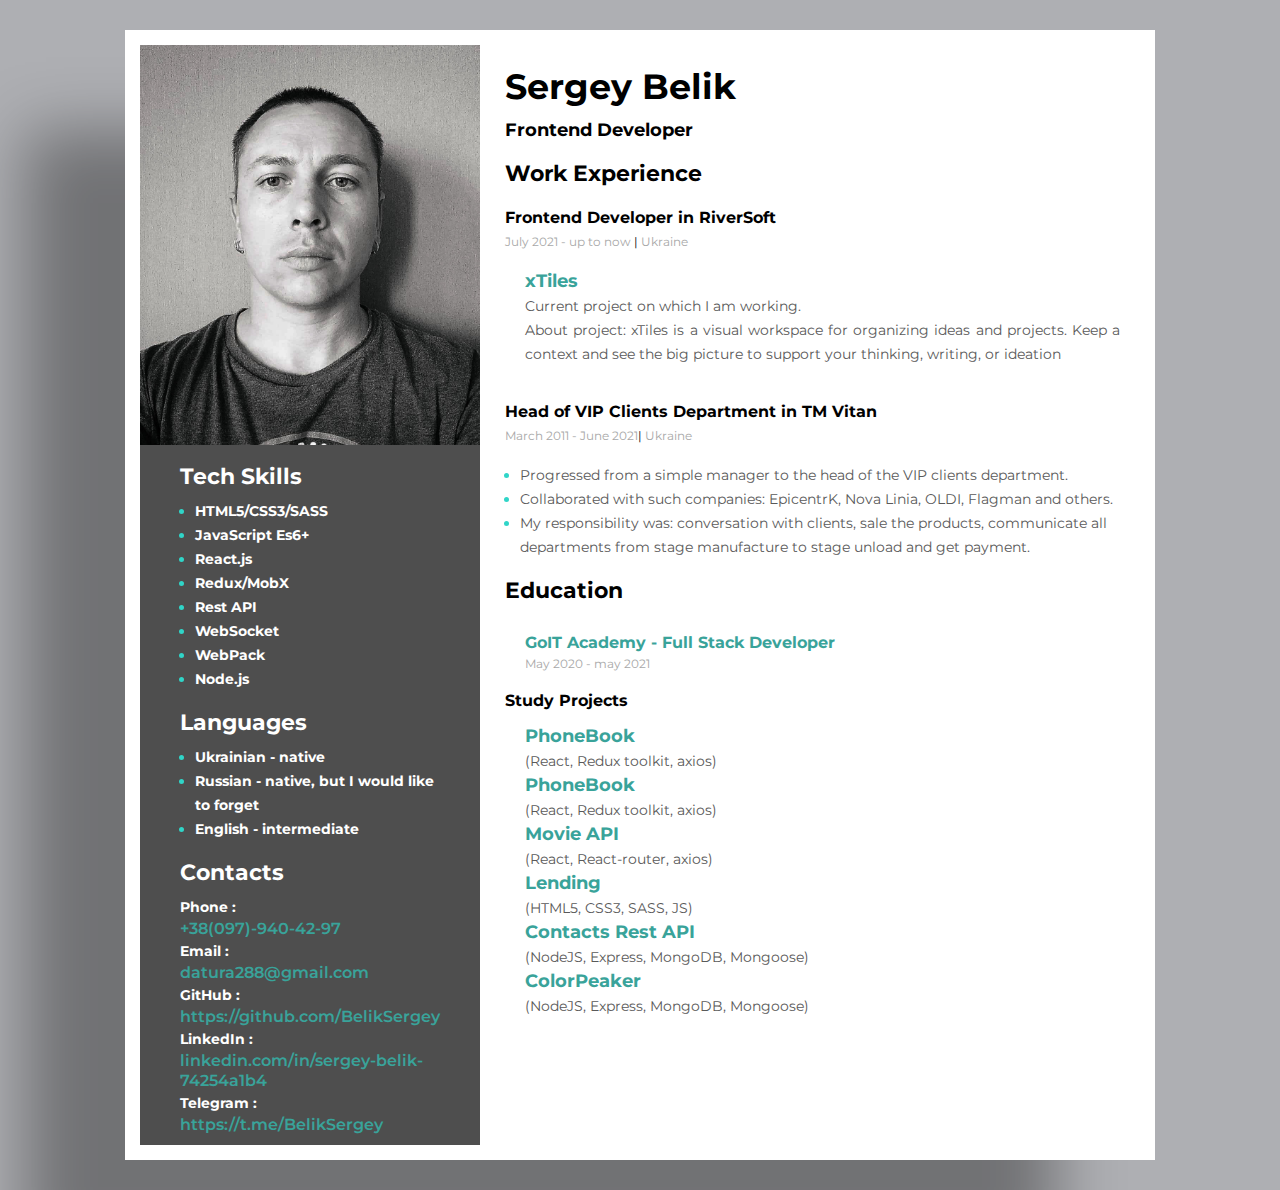
==== commit e0fe09b5: "подправил резюме" ====
--- a/index.html
+++ b/index.html
@@ -30,12 +30,14 @@
                             <span class="t-h-title-txt">React.js</span>
                         </li>
                         <li class="t-h-title">
-                            <span class="t-h-title-txt">Redux</span>
+                            <span class="t-h-title-txt">Redux/MobX</span>
                         </li>
                         <li class="t-h-title">
                             <span class="t-h-title-txt">Rest API</span>
                         </li>
-
+                        <li class="t-h-title">
+                            <span class="t-h-title-txt">WebSocket</span>
+                        </li>
                         <li class="t-h-title">
                             <span class="t-h-title-txt">WebPack</span>
                         </li>
@@ -46,27 +48,27 @@
                     </ul>
                 </div>
                 <!-- Soft Skills -->
-                <div class="aside-wrapper">
-                    <h3 class="wrapper-main-title">Soft Skills</h3>
-                    <ul>
-                        <li class="t-h-title">
-                            <span class="t-h-title-txt">Communication</span>
-                        </li>
-                        <li class="t-h-title">
-                            <span class="t-h-title-txt">Teamwork</span>
-                        </li>
-                        <li class="t-h-title">
-                            <span class="t-h-title-txt">Sense of humor</span>
-                        </li>
-                        <li class="t-h-title">
-                            <span class="t-h-title-txt">Responsibility</span>
-                        </li>
-                        <li class="t-h-title">
-                            <span class="t-h-title-txt">Confidence</span>
-                        </li>
-                
-                    </ul>
-                </div>
+<!--                <div class="aside-wrapper">-->
+<!--                    <h3 class="wrapper-main-title">Soft Skills</h3>-->
+<!--                    <ul>-->
+<!--                        <li class="t-h-title">-->
+<!--                            <span class="t-h-title-txt">Communication</span>-->
+<!--                        </li>-->
+<!--                        <li class="t-h-title">-->
+<!--                            <span class="t-h-title-txt">Teamwork</span>-->
+<!--                        </li>-->
+<!--                        <li class="t-h-title">-->
+<!--                            <span class="t-h-title-txt">Sense of humor</span>-->
+<!--                        </li>-->
+<!--                        <li class="t-h-title">-->
+<!--                            <span class="t-h-title-txt">Responsibility</span>-->
+<!--                        </li>-->
+<!--                        <li class="t-h-title">-->
+<!--                            <span class="t-h-title-txt">Confidence</span>-->
+<!--                        </li>-->
+<!--                -->
+<!--                    </ul>-->
+<!--                </div>-->
                 <!-- languages -->
 
                 <div class="aside-wrapper">
@@ -77,7 +79,7 @@
                             <span class="t-h-title-txt">Ukrainian - native</span>
                         </li>
                         <li class="t-h-title">
-                            <span class="t-h-title-txt">Russian - native</span>
+                            <span class="t-h-title-txt">Russian - native, but I would like to forget</span>
                         </li>
                         <li class="t-h-title">
                             <span class="t-h-title-txt">English - intermediate</span>
@@ -128,88 +130,48 @@
                 <!--1st place-->
                 <div class="main-content-wrapper">
                     <h4 class="place-prof-title">
-                        Junior Frontend Developer
+                        Frontend Developer in RiverSoft
                     </h4>
-                    <span class="Prof-title-time">May 2020 - up to now <span class="drun">|</span> Ukraine
+                    <span class="Prof-title-time">July 2021 - up to now <span class="drun">|</span> Ukraine
                     </span>
-                    <h4>Projects</h4>
-                    <ul class="work-txt">
-                        <li>
-                            <a target="_blank" href="https://github.com/BelikSergey/goit-react-hw-08-phonebook">PhoneBook</a>
-                            <p class="expirience-text">
-                                About project: Simple application to work with contacts book. Implemented registration and login form.
-                                Methods add, filter and remove contact.
-                            </p>
-                            <p class="expirience-text">
-                                (React, Redux toolkit, axios)
-                            </p>
-                        </li>
-
-                        <li>
-                            <a target="_blank" href="https://github.com/BelikSergey/goit-react-hw-04-movies">Movie API</a>
-                            <p class="expirience-text">
-                            About project: Search for films on the open API.
-                            </p>
-                           <p>
-                            (React, React-router, axios)
-                           </p>
-                            
-                        </li>
-                        <li>
-                            <a target="_blank" href="https://github.com/BelikSergey/goit-markup-hw-08">Lending</a>
-                            <p class="expirience-text">
-                            About project: Mobile-first adaptive landing page.
-                            </p>
-                            <p>(HTML5, CSS3, SASS, JS)</p>
-                        </li>
-                        <li>
-                            <a target="_blank" href="https://github.com/BelikSergey/Belik-Sergey-nodejs-homework">Contacts Rest API</a>
-                            <p class="expirience-text">
-                            About project: Made such methods: registration, email confirm and login of User. Add, change information, delete contacts from Users list.
-                            </p>
-                            <p>(NodeJS, Express, MongoDB, Mongoose)</p>
-                        </li>
-                        <li>
-                            <a target="_blank" href="https://github.com/BelikSergey/test">ColorPeaker</a>
-                            <p class="expirience-text">
-                                About project: The selection color application in hex format.
-                            </p>
-                            <p>(NodeJS, Express, MongoDB, Mongoose)</p>
-                        </li>
-                        </ul>
-                    </ul>
-                </div>
-                <!-- 2nd place -->
-                <div class="main-content-wrapper">
-                    <h4 class="place-prof-title">
-                        Head of VIP Clients Department in TM Vitan
-                    </h4>
-                    <span class="Prof-title-time">March 2011 - up to now <span class="drun">|</span> Ukraine
+                    <div class="current-work-txt">
+                        <a target="_blank" href="https://xtiles.app/en">xTiles</a>
+                        <p  class="expirience-text">
+                            Current project on which I am working.<br/>
+                            About project: xTiles is a visual workspace for organizing ideas and projects. Keep a context and see the big picture to support your thinking, writing, or ideation
+                        </p>
+                    </div>
+                </div>
+
+                    <!-- 2nd place -->
+                    <div class="main-content-wrapper">
+                        <h4 class="place-prof-title">
+                            Head of VIP Clients Department in TM Vitan
+                        </h4>
+                        <span class="Prof-title-time">March 2011 - June 2021<span class="drun">|</span> Ukraine
                     </span>
-                    <ul class="expirience-text">
-                        <li class="t-h-title">
+                        <ul class="expirience-text">
+                            <li class="t-h-title">
                             <span class="expirience-text">
                             Progressed from a simple manager to the head of the VIP clients department.
                             </span>
-                            
-                        </li>
-                        <li class="t-h-title">
+
+                            </li>
+                            <li class="t-h-title">
                             <span class="expirience-text">
                             Collaborated with such companies: EpicentrK, Nova Linia, OLDI, Flagman and others.
 
                             </span>
-                        </li>
-                        <li class="t-h-title">
+                            </li>
+                            <li class="t-h-title">
                         <span class="expirience-text">
                             My responsibility was: conversation with clients, sale the products, communicate all departments from stage manufacture
                             to stage unload and get payment.
                         </span>
-                        </li>
-                    </ul>
-                   
-                </div>
-
-
+                            </li>
+                        </ul>
+
+                    </div>
                 <!--Education-->
 
                 <div class="main-content-wrapper">
@@ -219,12 +181,68 @@
                          GoIT Academy - Full Stack Developer
                         </h4>
                         <span class="Prof-title-time">May 2020 - may 2021</span>
-                        <h4 class="education-prof-title">
-                            Mykhailo Ostrohradskyi Kremenchuk National University
-                        </h4>
-                        <span class="Prof-title-time">2004 - 2009</span>
-                        <p class="expirience-text">Automotive industry.</p>
-                    </div>
+                    </div>
+                        <h4>Study Projects</h4>
+                        <ul class="work-txt">
+                            <li>
+                                <a target="_blank" href="https://github.com/BelikSergey/goit-react-hw-08-phonebook">PhoneBook</a>
+                                <!--                            <p class="expirience-text">-->
+                                <!--                                About project: Simple application to work with contacts book. Implemented registration and login form.-->
+                                <!--                                Methods add, filter and remove contact.-->
+                                <!--                            </p>-->
+                                <p class="expirience-text">
+                                    (React, Redux toolkit, axios)
+                                </p>
+                            </li>
+                            <li>
+                                <a target="_blank" href="https://github.com/BelikSergey/goit-react-hw-08-phonebook">PhoneBook</a>
+                                <!--                            <p class="expirience-text">-->
+                                <!--                                About project: Simple application to work with contacts book. Implemented registration and login form.-->
+                                <!--                                Methods add, filter and remove contact.-->
+                                <!--                            </p>-->
+                                <p class="expirience-text">
+                                    (React, Redux toolkit, axios)
+                                </p>
+                            </li>
+
+                            <li>
+                                <a target="_blank" href="https://github.com/BelikSergey/goit-react-hw-04-movies">Movie API</a>
+                                <!--                            <p class="expirience-text">-->
+                                <!--                            About project: Search for films on the open API.-->
+                                <!--                            </p>-->
+                                <p>
+                                    (React, React-router, axios)
+                                </p>
+
+                            </li>
+                            <li>
+                                <a target="_blank" href="https://github.com/BelikSergey/goit-markup-hw-08">Lending</a>
+                                <!--                            <p class="expirience-text">-->
+                                <!--                            About project: Mobile-first adaptive landing page.-->
+                                <!--                            </p>-->
+                                <p>(HTML5, CSS3, SASS, JS)</p>
+                            </li>
+                            <li>
+                                <a target="_blank" href="https://github.com/BelikSergey/Belik-Sergey-nodejs-homework">Contacts Rest API</a>
+                                <!--                            <p class="expirience-text">-->
+                                <!--                            About project: Made such methods: registration, email confirm and login of User. Add, change information, delete contacts from Users list.-->
+                                <!--                            </p>-->
+                                <p>(NodeJS, Express, MongoDB, Mongoose)</p>
+                            </li>
+                            <li>
+                                <a target="_blank" href="https://github.com/BelikSergey/test">ColorPeaker</a>
+                                <!--                            <p class="expirience-text">-->
+                                <!--                                About project: The selection color application in hex format.-->
+                                <!--                            </p>-->
+                                <p>(NodeJS, Express, MongoDB, Mongoose)</p>
+                            </li>
+                        </ul>
+
+<!--                        <h4 class="education-prof-title">-->
+<!--                            Mykhailo Ostrohradskyi Kremenchuk National University-->
+<!--                        </h4>-->
+<!--                        <span class="Prof-title-time">2004 - 2009</span>-->
+<!--                        <p class="expirience-text">Automotive industry.</p>-->
                 </div>
                
             </div>
--- a/css/styles.css
+++ b/css/styles.css
@@ -100,7 +100,7 @@
 	margin-bottom: 0;
 	display: block;
 	width: 100%;
-	height: auto;
+	/*height: auto;*/
 	object-fit: cover;
 	}
 	
@@ -116,7 +116,7 @@
 	.aside-wrapper  {
 	padding-left: 40px;
 	padding-right: 40px;
-	padding-top: 40px;
+	padding-top: 20px;
 		margin-bottom: 0;
 	}
 	
@@ -125,7 +125,7 @@
 	.aside-wrapper  {
 	padding-left: 40px;
 	padding-right: 40px;
-	padding-top: 40px;
+	padding-top: 20px;
 	}
 	
 	}
@@ -134,7 +134,7 @@
 
 .main-content-wrapper {
 	padding-top: 20px;
-	padding-bottom: 20px;
+	/*padding-bottom: 20px;*/
 } 
 
 .about-me-conteiner {
@@ -155,10 +155,7 @@
 	} */
 	@media screen and (min-width:769px) {
 	.about-me-conteiner {
-		padding-left: 60px;
-		padding-right: 60px;
-		padding-bottom: 60px;
-		padding-top: 60px;
+		padding: 20px 20px 20px 25px;
 	}
 	
 	}
@@ -235,8 +232,9 @@
 @media screen and (min-width:421px) {
 	.my-name {
 	color: #000000;
-	font-size: 45px;
-	font-weight: 700;
+	font-size: 35px;
+	font-weight: 700;
+		margin-bottom: 10px;
 	}
 	
 	}
@@ -250,10 +248,10 @@
 @media screen and (min-width:421px) {
 	.my-info-1st-title {
 	color: #000000;
-	font-size: 14px;
-	font-weight: 700;
-	line-height: 24px;
-	margin-bottom: 40px;
+	font-size: 18px;
+	font-weight: 700;
+	line-height: 24px;
+	margin-bottom: 20px;
 	}
 	
 	}
@@ -272,7 +270,7 @@
 	font-size: 16px;
 	font-weight: 700;
 	line-height: 24px;
-	margin-top: 10px;
+	/*margin-top: 10px;*/
 
 }
 
@@ -305,6 +303,14 @@
 	margin-top: 14px;
 	padding-left: 20px;
 }
+ .current-work-txt {
+	 color: #aeafb3;
+	 font-size: 14px;
+	 font-weight: 400;
+	 line-height: 24px;
+	 margin-bottom: 14px;
+	 padding-left: 20px;
+ }
 
 @media screen and (min-width:421px) {
 	.work-txt {
